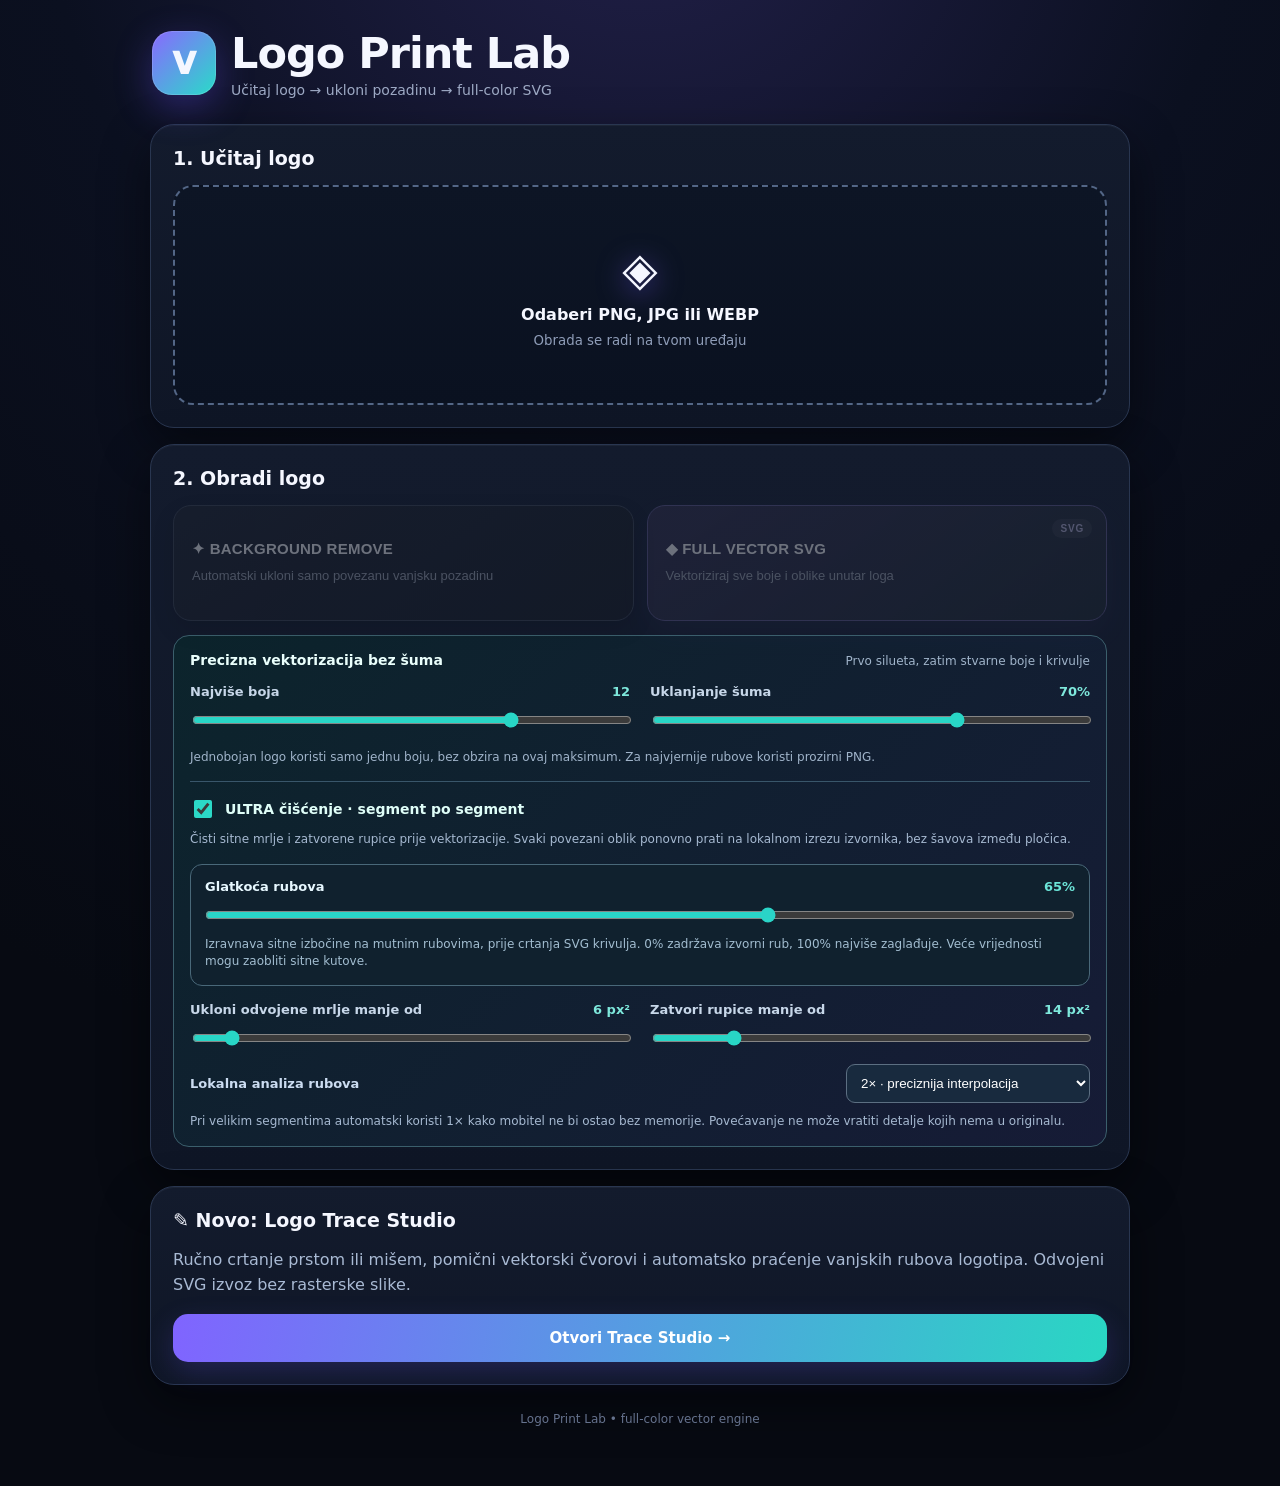
==== index.html @ 3d6656ce "feat(vector): add visual original/SVG fidelity comparison, heatmap and autotune controls" ====
<!doctype html><html lang="hr"><head><meta charset="utf-8"><meta name="viewport" content="width=device-width,initial-scale=1"><title>Logo Print Lab</title><link rel="stylesheet" href="style.css?v=vector13"></head><body><main class="app"><header><div class="cube">V</div><div><h1>Logo Print Lab</h1><p>Učitaj logo → ukloni pozadinu → full-color SVG</p></div></header><section class="card"><h2>1. Učitaj logo</h2><label class="drop" id="drop"><input id="imageInput" type="file" accept="image/png,image/jpeg,image/webp"><span>◈</span><strong>Odaberi PNG, JPG ili WEBP</strong><small>Obrada se radi na tvom uređaju</small></label><div id="previewWrap" class="preview hidden"><img id="preview" alt="Originalni logo"><button id="removeImage">Ukloni</button></div></section><section class="card"><h2>2. Obradi logo</h2><div class="twoActions"><button class="toolAction" id="removeBg" disabled><b>✦ BACKGROUND REMOVE</b><span>Automatski ukloni samo povezanu vanjsku pozadinu</span></button><button class="toolAction primaryTool" id="vectorize" disabled><b>◆ FULL VECTOR SVG</b><span>Vektoriziraj sve boje i oblike unutar loga</span></button></div><div class="vectorOptions">
  <div class="optHeader"><strong>Precizna vektorizacija bez šuma</strong><small>Prvo silueta, zatim stvarne boje i krivulje</small></div>
  <div class="optGrid">
    <label>Najviše boja <output id="vectorColorsLabel">12</output><input id="vectorColors" type="range" min="1" max="16" value="12"></label>
    <label>Uklanjanje šuma <output id="noiseReductionLabel">70%</output><input id="noiseReduction" type="range" min="0" max="100" value="70" step="5"></label>
  </div>
  <small>Jednobojan logo koristi samo jednu boju, bez obzira na ovaj maksimum. Za najvjernije rubove koristi prozirni PNG.</small>
  <div class="cleanupConfig">
    <label class="cleanupToggle"><input type="checkbox" id="ultraCleanup" checked> <strong>ULTRA čišćenje · segment po segment</strong></label>
    <small>Čisti sitne mrlje i zatvorene rupice prije vektorizacije. Svaki povezani oblik ponovno prati na lokalnom izrezu izvornika, bez šavova između pločica.</small>
    <div class="edgeSmoothControls">
      <label for="edgeSmoothness"><strong>Glatkoća rubova</strong> <output id="edgeSmoothnessLabel">65%</output></label>
      <input id="edgeSmoothness" type="range" min="0" max="100" value="65" step="5">
      <small>Izravnava sitne izbočine na mutnim rubovima, prije crtanja SVG krivulja. 0% zadržava izvorni rub, 100% najviše zaglađuje. Veće vrijednosti mogu zaobliti sitne kutove.</small>
    </div>
    <div class="optGrid">
      <label>Ukloni odvojene mrlje manje od <output id="minIslandLabel">6 px²</output><input id="minIsland" type="range" min="0" max="80" value="6" step="1"></label>
      <label>Zatvori rupice manje od <output id="minHoleLabel">14 px²</output><input id="minHole" type="range" min="0" max="80" value="14" step="1"></label>
    </div>
    <label class="segmentScaleLabel">Lokalna analiza rubova
      <select id="segmentScale">
        <option value="1">1× · izvorna rezolucija</option>
        <option value="2" selected>2× · preciznija interpolacija</option>
        <option value="3">3× · detaljno (za manje segmente)</option>
      </select>
    </label>
    <small>Pri velikim segmentima automatski koristi 1× kako mobitel ne bi ostao bez memorije. Povećavanje ne može vratiti detalje kojih nema u originalu.</small>
  </div>
</div><div id="status" class="status hidden"></div></section><section class="card hidden" id="bgResultCard"><h2>Transparentni logo</h2><div class="checker singleResult"><canvas id="bgCanvas"></canvas></div><div class="actions"><button class="primary" id="downloadPng">Preuzmi transparentni PNG</button></div></section><section class="card hidden" id="resultCard"><h2>Full Vector Print Ready</h2><div class="compare"><div><span>IZVOR</span><div class="checker"><canvas id="cleanPreview"></canvas></div></div><div><span>100% VEKTORSKI SVG</span><div id="svgResult" class="checker svgResult"></div></div></div><div class="stats" id="stats"></div><div class="zoomRow"><label>Inspekcija <strong id="zoomValue">100%</strong><input id="zoom" type="range" min="25" max="10000" value="100"></label></div><section class="qualityTools">
  <h3>Kontrola točnosti SVG-a</h3>
  <p>Usporedi očišćeni original s novim SVG-om. Sustav označava razlike boja i rubova i može sam isprobati sedam kombinacija postavki.</p>
  <div class="qualityInputs">
    <label for="diffThreshold">Osjetljivost razlike <output id="diffThresholdValue">12</output>
      <input id="diffThreshold" type="range" min="2" max="60" value="12" step="1">
    </label>
    <label for="edgeTolerance">Dopušteno odstupanje rubova
      <select id="edgeTolerance"><option value="0">0 px</option><option value="1" selected>1 px</option><option value="2">2 px</option><option value="3">3 px</option></select>
    </label>
  </div>
  <div class="qualityActions">
    <button id="compareSvg" type="button">🔍 Usporedi s originalom</button>
    <button id="autoTuneSvg" type="button">✦ Automatski pronađi najbolje postavke</button>
  </div>
  <p class="qualityProgress" id="qualityProgress" role="status" aria-live="polite"></p>
  <div id="autoTuneResults" class="autoTuneResults hidden"></div>
  <div id="diffPanel" class="hidden" aria-live="polite">
    <div id="diffStats" class="diffStats"></div>
    <div class="diffLegend">Crveno označava rub iz originala koji SVG promašuje. Plavo označava višak SVG ruba. Žuto-crveno na karti boja označava razlike boja ili prozirnosti.</div>
    <div class="diffGrid">
      <div><strong>Referentni logo</strong><div class="checker"><canvas id="originalDiffPreview"></canvas></div></div>
      <div><strong>Ponovno nacrtani SVG</strong><div class="checker"><canvas id="svgDiffPreview"></canvas></div></div>
      <div><strong>Razlike u boji</strong><div class="checker"><canvas id="colorDiffPreview"></canvas></div></div>
      <div><strong>Odstupanja rubova</strong><div class="checker"><canvas id="edgeDiffPreview"></canvas></div></div>
    </div>
  </div>
</section>
<div class="actions"><button class="primary" id="downloadSvg">Preuzmi SVG</button><button class="primary" id="shareFullSvg" style="background:linear-gradient(100deg,#28546e,#187f78)">Spremi / podijeli SVG (mobitel)</button></div></section><section class="card"><h2>✎ Novo: Logo Trace Studio</h2><p style="color:#a9bad4;line-height:1.6">Ručno crtanje prstom ili mišem, pomični vektorski čvorovi i automatsko praćenje vanjskih rubova logotipa. Odvojeni SVG izvoz bez rasterske slike.</p><a class="primary" style="display:block;text-align:center;text-decoration:none" href="trace.html">Otvori Trace Studio →</a></section><footer>Logo Print Lab • full-color vector engine</footer></main><script src="trace-core.js?v=vector13"></script><script src="trace-fit.js?v=vector13"></script><script src="vector-cleanup.js?v=vector13"></script><script src="fullvector.js?v=vector13"></script><script src="vector-diff.js?v=vector13"></script><script src="vector-autotune.js?v=vector13"></script><script src="vector.js?v=vector13"></script></body></html>
---- style.css ----
*{box-sizing:border-box}body{margin:0;min-height:100vh;background:radial-gradient(circle at 50% -10%,#22204a 0,#0b1020 34%,#070a12 72%);color:#f5f7ff;font-family:system-ui,-apple-system,Segoe UI,sans-serif}.app{width:min(980px,94%);margin:auto;padding:24px 0 60px}header{display:flex;align-items:center;gap:15px;margin:4px 2px 26px}.cube{width:64px;height:64px;flex:0 0 64px;border-radius:20px;background:linear-gradient(135deg,#8a68ff,#28dcc8);display:grid;place-items:center;font-weight:950;font-size:30px;box-shadow:0 12px 38px #6c51ff55,0 0 0 1px #ffffff22 inset}h1{margin:0;font-size:clamp(27px,6vw,43px);letter-spacing:-1px}header p{margin:4px 0 0;color:#9da9c4;font-size:14px}.card{background:linear-gradient(180deg,#131b2d,#0f1626);border:1px solid #293650;border-radius:24px;padding:22px;margin:16px 0;box-shadow:0 18px 50px #0007,0 1px 0 #ffffff0b inset}.card h2{margin:0 0 16px;font-size:19px}.drop{min-height:220px;border:2px dashed #536686;border-radius:20px;display:flex;flex-direction:column;justify-content:center;align-items:center;gap:9px;cursor:pointer;background:linear-gradient(180deg,#0d1525,#0a1120);transition:.2s}.drop:active,.drop:hover{border-color:#8b72ff;background:#10182b;transform:translateY(-1px)}.drop input{display:none}.drop span{font-size:46px;filter:drop-shadow(0 5px 14px #755cff88)}.drop strong{font-size:16px}.drop small{color:#8f9db8}.preview{text-align:center}.preview img{max-width:100%;max-height:430px;border-radius:17px;display:block;margin:0 auto 14px;box-shadow:0 10px 30px #0006}.preview button{border:1px solid #3a4966;background:#182238;color:#dce4f5;padding:11px 18px;border-radius:13px;font-weight:700}.twoActions{display:grid;grid-template-columns:1fr 1fr;gap:13px}.toolAction{position:relative;min-height:116px;text-align:left;padding:18px;border:1px solid #354563;border-radius:18px;background:linear-gradient(145deg,#182238,#11192b);color:#fff;cursor:pointer;box-shadow:0 9px 25px #0004;transition:transform .15s,border-color .15s,filter .15s}.toolAction b{display:block;font-size:15px;letter-spacing:.25px;margin-bottom:9px}.toolAction span{display:block;color:#9eacc5;font-size:13px;line-height:1.45}.toolAction:not(:disabled):active{transform:scale(.985)}.toolAction:not(:disabled):hover{border-color:#7567d8;filter:brightness(1.08)}.primaryTool{border-color:#6255bf;background:linear-gradient(145deg,#342b68,#152a3b);box-shadow:0 12px 32px #5f4cce25}.primaryTool:after{content:'SVG';position:absolute;right:14px;top:13px;padding:4px 8px;border-radius:999px;background:#ffffff12;color:#bdb4ff;font-size:10px;font-weight:900;letter-spacing:.8px}.toolAction:disabled{opacity:.38;cursor:not-allowed;filter:saturate(.5)}.status{margin-top:15px;padding:13px 15px;border:1px solid #273650;border-radius:13px;background:#0a1220;color:#b9c5d9;font-size:13px}.checker{height:390px;overflow:auto;border-radius:17px;border:1px solid #35415a;background-color:#fff;background-image:linear-gradient(45deg,#ddd 25%,transparent 25%),linear-gradient(-45deg,#ddd 25%,transparent 25%),linear-gradient(45deg,transparent 75%,#ddd 75%),linear-gradient(-45deg,transparent 75%,#ddd 75%);background-size:20px 20px;background-position:0 0,0 10px,10px -10px,-10px 0;box-shadow:0 8px 25px #0004 inset}.singleResult{display:grid;place-items:center}.singleResult canvas,.compare canvas{max-width:100%;max-height:100%;object-fit:contain}.compare{display:grid;grid-template-columns:1fr 1fr;gap:14px}.compare>div>span{display:block;color:#9eabc3;font-size:12px;font-weight:800;letter-spacing:.6px;margin:0 0 8px 2px}.svgResult svg{display:block;width:100%;height:auto;transform-origin:top left}.stats{margin:14px 0;color:#93a3bf;font-size:13px}.zoomRow{margin:16px 0}.zoomRow label{color:#aebbd0;font-size:13px}.zoomRow strong{float:right;color:#fff}.zoomRow input{display:block;width:100%;margin-top:10px;accent-color:#8068ff}.actions{display:grid;grid-template-columns:1fr;gap:10px;margin-top:14px}.primary{width:100%;border:0;padding:15px 18px;border-radius:15px;background:linear-gradient(100deg,#8064ff,#29d7c3);box-shadow:0 10px 28px #6452e43b;color:white;font-weight:900;font-size:15px;cursor:pointer}.primary:active{transform:scale(.99)}.hidden{display:none!important}footer{text-align:center;color:#65728d;font-size:12px;margin-top:27px}@media(max-width:650px){.app{width:94%;padding-top:16px}header{gap:12px;margin-bottom:20px}.cube{width:54px;height:54px;flex-basis:54px;border-radius:17px;font-size:25px}header p{font-size:12px}.card{padding:16px;border-radius:20px}.drop{min-height:185px}.twoActions{grid-template-columns:1fr}.toolAction{min-height:100px;padding:16px}.compare{grid-template-columns:1fr}.checker{height:310px}}
.vectorOptions{margin-top:14px;padding:16px;border:1px solid #3b5f6c;border-radius:16px;background:linear-gradient(135deg,#0c242c,#161b36)}
.optHeader{display:flex;align-items:baseline;justify-content:space-between;gap:10px;flex-wrap:wrap}
.optHeader strong{font-size:14px;color:#eafffc}.optHeader small,.vectorOptions>small{color:#a0b4ca;font-size:12px}
.optGrid{display:grid;grid-template-columns:1fr 1fr;gap:20px;margin:16px 0}
.optGrid label{color:#c7d7e9;font-weight:600;font-size:13px}
.optGrid output{color:#7ee8dc;float:right}.optGrid input{width:100%;display:block;accent-color:#28d6c6;margin-top:13px}
@media(max-width:650px){.optGrid{grid-template-columns:1fr;gap:14px}}

.cleanupConfig{margin-top:16px;padding-top:15px;border-top:1px solid #39566a}
.cleanupToggle{display:flex;gap:10px;align-items:center;color:#dffef8;font-weight:750;font-size:14px}
.cleanupToggle input{accent-color:#2bd9c7;width:18px;height:18px}
.cleanupConfig>small{display:block;color:#a6b9d1;margin-top:9px;font-size:12px;line-height:1.5}
.segmentScaleLabel{display:flex;flex-wrap:wrap;gap:10px;justify-content:space-between;align-items:center;font-size:13px;color:#cbdcf1;font-weight:650}
.segmentScaleLabel select{min-width:205px;max-width:100%;color:white;background:#182a3e;border:1px solid #5c6f82;border-radius:9px;padding:10px}
.cleanupConfig input:disabled,.cleanupConfig select:disabled{opacity:.35}

.edgeSmoothControls{display:flex;flex-direction:column;gap:8px;margin-top:16px;padding:14px;border:1px solid #496879;background:#10212e;border-radius:12px}
.edgeSmoothControls label{display:flex;justify-content:space-between;gap:12px;color:#e7f8ff;font-size:13px}
.edgeSmoothControls output{font-weight:800;color:#6be4d7}
.edgeSmoothControls input[type="range"]{width:100%;accent-color:#2ad4c7;margin:5px 0}
.edgeSmoothControls small{font-size:12px;line-height:1.45;color:#a2bdd0}
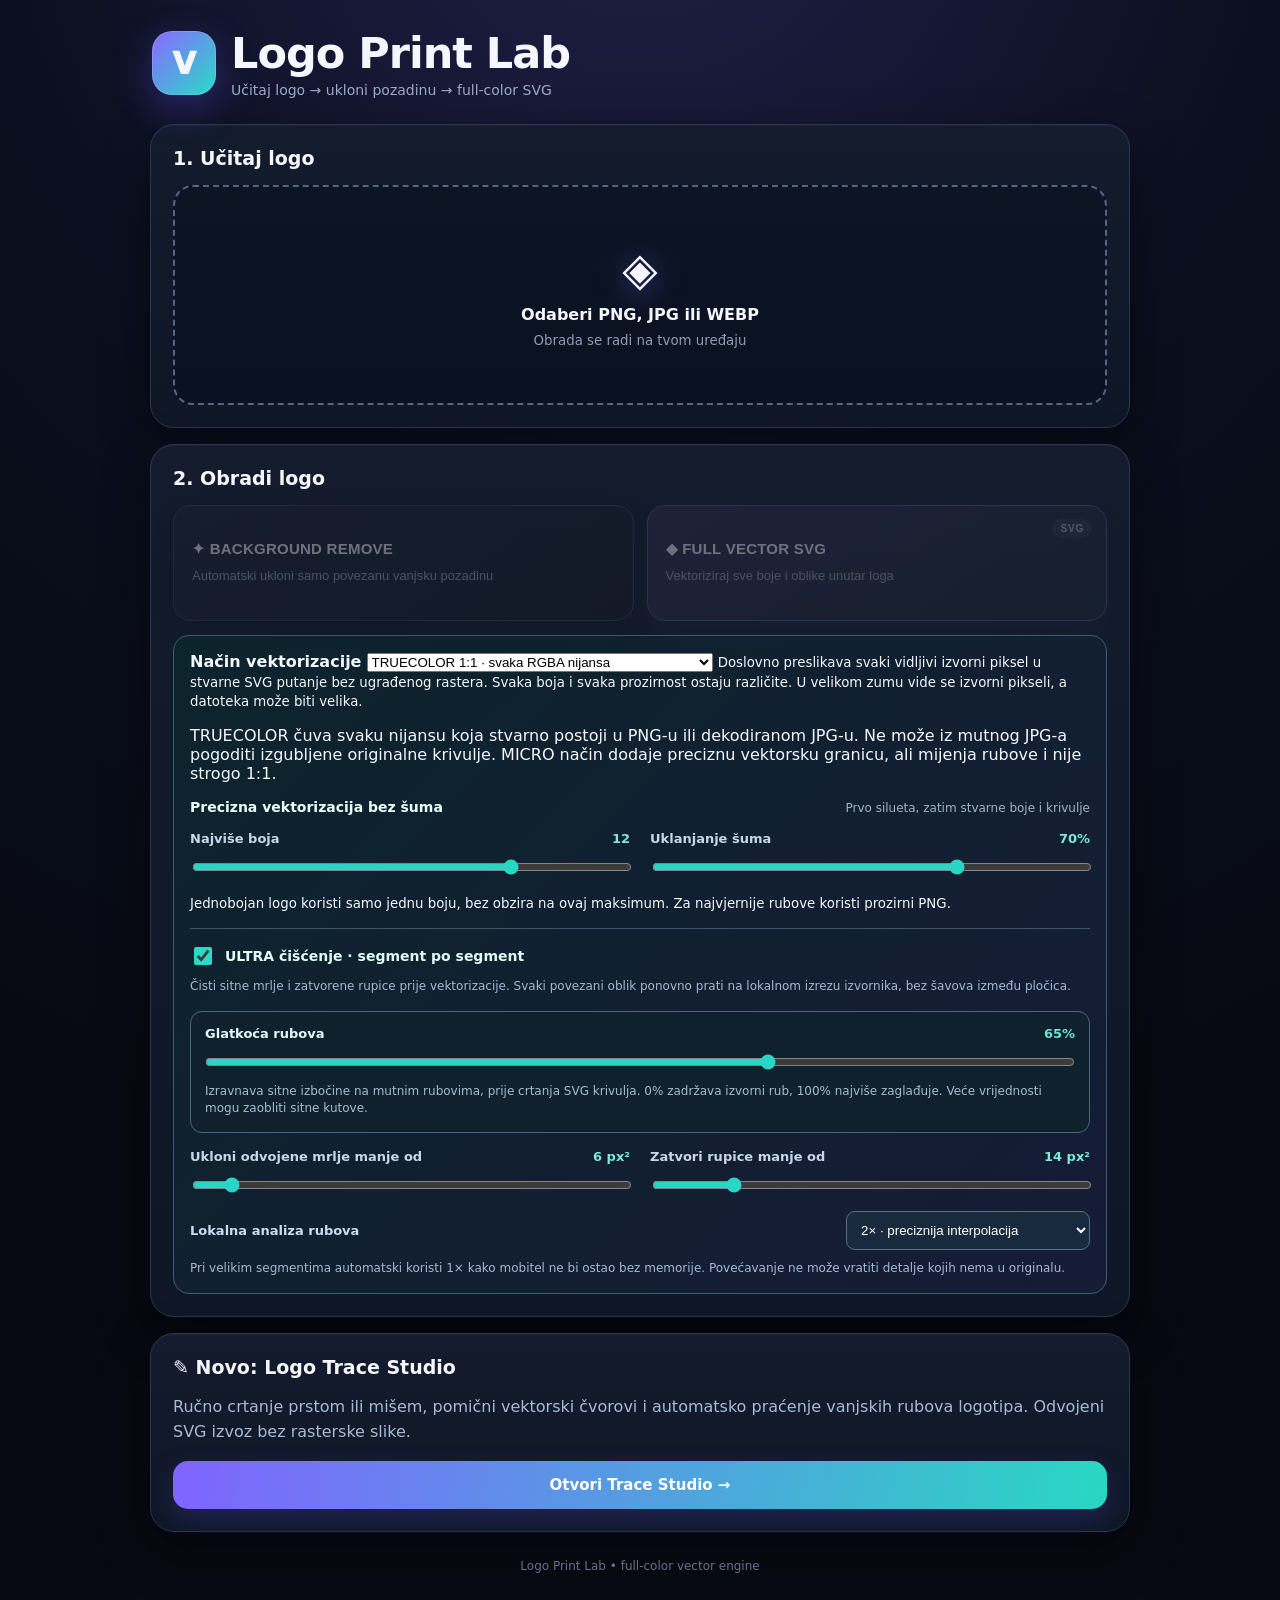
==== commit a46187d0: "feat(vector): let users choose every-RGBA 1:1 SVG, TrueColor micro outlines, or classic vector curve" ====
--- a/index.html
+++ b/index.html
@@ -1,4 +1,15 @@
-<!doctype html><html lang="hr"><head><meta charset="utf-8"><meta name="viewport" content="width=device-width,initial-scale=1"><title>Logo Print Lab</title><link rel="stylesheet" href="style.css?v=vector13"></head><body><main class="app"><header><div class="cube">V</div><div><h1>Logo Print Lab</h1><p>Učitaj logo → ukloni pozadinu → full-color SVG</p></div></header><section class="card"><h2>1. Učitaj logo</h2><label class="drop" id="drop"><input id="imageInput" type="file" accept="image/png,image/jpeg,image/webp"><span>◈</span><strong>Odaberi PNG, JPG ili WEBP</strong><small>Obrada se radi na tvom uređaju</small></label><div id="previewWrap" class="preview hidden"><img id="preview" alt="Originalni logo"><button id="removeImage">Ukloni</button></div></section><section class="card"><h2>2. Obradi logo</h2><div class="twoActions"><button class="toolAction" id="removeBg" disabled><b>✦ BACKGROUND REMOVE</b><span>Automatski ukloni samo povezanu vanjsku pozadinu</span></button><button class="toolAction primaryTool" id="vectorize" disabled><b>◆ FULL VECTOR SVG</b><span>Vektoriziraj sve boje i oblike unutar loga</span></button></div><div class="vectorOptions">
+<!doctype html><html lang="hr"><head><meta charset="utf-8"><meta name="viewport" content="width=device-width,initial-scale=1"><title>Logo Print Lab</title><link rel="stylesheet" href="style.css?v=vector15"></head><body><main class="app"><header><div class="cube">V</div><div><h1>Logo Print Lab</h1><p>Učitaj logo → ukloni pozadinu → full-color SVG</p></div></header><section class="card"><h2>1. Učitaj logo</h2><label class="drop" id="drop"><input id="imageInput" type="file" accept="image/png,image/jpeg,image/webp"><span>◈</span><strong>Odaberi PNG, JPG ili WEBP</strong><small>Obrada se radi na tvom uređaju</small></label><div id="previewWrap" class="preview hidden"><img id="preview" alt="Originalni logo"><button id="removeImage">Ukloni</button></div></section><section class="card"><h2>2. Obradi logo</h2><div class="twoActions"><button class="toolAction" id="removeBg" disabled><b>✦ BACKGROUND REMOVE</b><span>Automatski ukloni samo povezanu vanjsku pozadinu</span></button><button class="toolAction primaryTool" id="vectorize" disabled><b>◆ FULL VECTOR SVG</b><span>Vektoriziraj sve boje i oblike unutar loga</span></button></div><div class="vectorOptions">
+  <div class="precisionModes">
+    <label for="vectorMode"><strong>Način vektorizacije</strong></label>
+    <select id="vectorMode">
+      <option value="exact" selected>TRUECOLOR 1:1 · svaka RGBA nijansa</option>
+      <option value="micro">TRUECOLOR MICRO · sve nijanse + precizne konture</option>
+      <option value="curves">Klasične Bézierove krivulje · sažeta paleta</option>
+    </select>
+    <small id="vectorModeHint">Doslovno preslikava svaki vidljivi izvorni piksel u stvarne SVG putanje bez ugrađenog rastera. Svaka boja i svaka prozirnost ostaju različite. U velikom zumu vide se izvorni pikseli, a datoteka može biti velika.</small>
+    <p class="precisionNotice">TRUECOLOR čuva svaku nijansu koja stvarno postoji u PNG-u ili dekodiranom JPG-u. Ne može iz mutnog JPG-a pogoditi izgubljene originalne krivulje. MICRO način dodaje preciznu vektorsku granicu, ali mijenja rubove i nije strogo 1:1.</p>
+  </div>
+  <div id="classicControls">
   <div class="optHeader"><strong>Precizna vektorizacija bez šuma</strong><small>Prvo silueta, zatim stvarne boje i krivulje</small></div>
   <div class="optGrid">
     <label>Najviše boja <output id="vectorColorsLabel">12</output><input id="vectorColors" type="range" min="1" max="16" value="12"></label>
@@ -26,9 +37,10 @@
     </label>
     <small>Pri velikim segmentima automatski koristi 1× kako mobitel ne bi ostao bez memorije. Povećavanje ne može vratiti detalje kojih nema u originalu.</small>
   </div>
-</div><div id="status" class="status hidden"></div></section><section class="card hidden" id="bgResultCard"><h2>Transparentni logo</h2><div class="checker singleResult"><canvas id="bgCanvas"></canvas></div><div class="actions"><button class="primary" id="downloadPng">Preuzmi transparentni PNG</button></div></section><section class="card hidden" id="resultCard"><h2>Full Vector Print Ready</h2><div class="compare"><div><span>IZVOR</span><div class="checker"><canvas id="cleanPreview"></canvas></div></div><div><span>100% VEKTORSKI SVG</span><div id="svgResult" class="checker svgResult"></div></div></div><div class="stats" id="stats"></div><div class="zoomRow"><label>Inspekcija <strong id="zoomValue">100%</strong><input id="zoom" type="range" min="25" max="10000" value="100"></label></div><section class="qualityTools">
+  </div>
+</div><div id="status" class="status hidden"></div></section><section class="card hidden" id="bgResultCard"><h2>Transparentni logo</h2><div class="checker singleResult"><canvas id="bgCanvas"></canvas></div><div class="actions"><button class="primary" id="downloadPng">Preuzmi transparentni PNG</button></div></section><section class="card hidden" id="resultCard"><h2>SVG rezultat · kontrola mikrodetalja</h2><div class="compare"><div><span>IZVOR</span><div class="checker"><canvas id="cleanPreview"></canvas></div></div><div><span>SVG bez ugrađenog rastera</span><div id="svgResult" class="checker svgResult"></div></div></div><div class="stats" id="stats"></div><div class="zoomRow"><label>Inspekcija <strong id="zoomValue">100%</strong><input id="zoom" type="range" min="25" max="10000" value="100"></label></div><section class="qualityTools">
   <h3>Kontrola točnosti SVG-a</h3>
-  <p>Usporedi očišćeni original s novim SVG-om. Sustav označava razlike boja i rubova i može sam isprobati sedam kombinacija postavki.</p>
+  <p>Usporedi očišćeni original s novim SVG-om. Sustav označava razlike boja i rubova i može sam isprobati više kombinacija postavki.</p>
   <div class="qualityInputs">
     <label for="diffThreshold">Osjetljivost razlike <output id="diffThresholdValue">12</output>
       <input id="diffThreshold" type="range" min="2" max="60" value="12" step="1">
@@ -45,6 +57,12 @@
   <div id="autoTuneResults" class="autoTuneResults hidden"></div>
   <div id="diffPanel" class="hidden" aria-live="polite">
     <div id="diffStats" class="diffStats"></div>
+    <div class="diffZoomRow">
+      <label>Uvećaj pregled odstupanja <output id="diffZoomLabel">100%</output>
+        <input type="range" id="diffZoom" min="100" max="800" step="50" value="100">
+      </label>
+      <button type="button" id="downloadDiffPng">Preuzmi kartu rubova (PNG)</button>
+    </div>
     <div class="diffLegend">Crveno označava rub iz originala koji SVG promašuje. Plavo označava višak SVG ruba. Žuto-crveno na karti boja označava razlike boja ili prozirnosti.</div>
     <div class="diffGrid">
       <div><strong>Referentni logo</strong><div class="checker"><canvas id="originalDiffPreview"></canvas></div></div>
@@ -54,4 +72,4 @@
     </div>
   </div>
 </section>
-<div class="actions"><button class="primary" id="downloadSvg">Preuzmi SVG</button><button class="primary" id="shareFullSvg" style="background:linear-gradient(100deg,#28546e,#187f78)">Spremi / podijeli SVG (mobitel)</button></div></section><section class="card"><h2>✎ Novo: Logo Trace Studio</h2><p style="color:#a9bad4;line-height:1.6">Ručno crtanje prstom ili mišem, pomični vektorski čvorovi i automatsko praćenje vanjskih rubova logotipa. Odvojeni SVG izvoz bez rasterske slike.</p><a class="primary" style="display:block;text-align:center;text-decoration:none" href="trace.html">Otvori Trace Studio →</a></section><footer>Logo Print Lab • full-color vector engine</footer></main><script src="trace-core.js?v=vector13"></script><script src="trace-fit.js?v=vector13"></script><script src="vector-cleanup.js?v=vector13"></script><script src="fullvector.js?v=vector13"></script><script src="vector-diff.js?v=vector13"></script><script src="vector-autotune.js?v=vector13"></script><script src="vector.js?v=vector13"></script></body></html>+<div class="actions"><button class="primary" id="downloadSvg">Preuzmi SVG</button><button class="primary" id="shareFullSvg" style="background:linear-gradient(100deg,#28546e,#187f78)">Spremi / podijeli SVG (mobitel)</button></div></section><section class="card"><h2>✎ Novo: Logo Trace Studio</h2><p style="color:#a9bad4;line-height:1.6">Ručno crtanje prstom ili mišem, pomični vektorski čvorovi i automatsko praćenje vanjskih rubova logotipa. Odvojeni SVG izvoz bez rasterske slike.</p><a class="primary" style="display:block;text-align:center;text-decoration:none" href="trace.html">Otvori Trace Studio →</a></section><footer>Logo Print Lab • full-color vector engine</footer></main><script src="trace-core.js?v=vector15"></script><script src="trace-fit.js?v=vector15"></script><script src="vector-cleanup.js?v=vector15"></script><script src="fullvector.js?v=vector15"></script><script src="truecolor-vector.js?v=vector15"></script><script src="vector-diff.js?v=vector15"></script><script src="vector-autotune.js?v=vector15"></script><script src="vector.js?v=vector15"></script></body></html>
--- a/style.css
+++ b/style.css
@@ -20,3 +20,41 @@
 .edgeSmoothControls output{font-weight:800;color:#6be4d7}
 .edgeSmoothControls input[type="range"]{width:100%;accent-color:#2ad4c7;margin:5px 0}
 .edgeSmoothControls small{font-size:12px;line-height:1.45;color:#a2bdd0}
+
+/* Full Vector quality analysis */
+.qualityTools{margin:19px 0;padding:18px;border-radius:16px;background:linear-gradient(145deg,#0d2532,#171e35);border:1px solid #41566b}
+.qualityTools h3{font-size:18px;margin:0 0 6px;color:#f0fffb}
+.qualityTools p{margin:5px 0 14px;color:#c1cfe2;font-size:13px;line-height:1.6}
+.qualityInputs{display:grid;grid-template-columns:minmax(0,1fr) minmax(0,1fr);gap:16px;margin:14px 0}
+.qualityInputs label{font-size:13px;color:#d6e4f0;font-weight:650}
+.qualityInputs output{color:#6ae5d9;float:right}
+.qualityInputs input{display:block;width:100%;accent-color:#34d8c8;margin-top:12px}
+.qualityInputs select{display:block;max-width:100%;width:100%;margin-top:9px;border:1px solid #58768a;border-radius:9px;background:#14263a;color:#fff;padding:10px}
+.qualityActions{display:flex;flex-wrap:wrap;gap:10px}
+.qualityActions button{border:1px solid #58898f;color:#f0fffb;background:#18515c;border-radius:10px;min-height:44px;padding:10px 15px;font-weight:800;cursor:pointer}
+.qualityActions button:last-child{background:#21587e;border-color:#5a95c6}
+.qualityActions button:disabled{opacity:.45;cursor:default}
+.qualityProgress{min-height:24px;color:#83e6dc!important;font-weight:650}
+.qualityTools #diffPanel{margin:17px 0 8px}
+.diffStats{font-weight:650;color:#edfaff;font-size:13px;line-height:1.8;padding:11px 0}
+.diffLegend{font-size:12px;color:#bfd1e3;line-height:1.6;margin:0 0 11px}
+.diffGrid{display:grid;grid-template-columns:repeat(2,minmax(0,1fr));gap:13px}
+.diffGrid>div{min-width:0}
+.diffGrid strong{display:block;color:#d3e4ee;font-size:12px;margin-bottom:7px}
+.diffGrid .checker{border:1px solid #446079;border-radius:11px;overflow:hidden;min-height:130px;display:flex;align-items:center;justify-content:center}
+.diffGrid canvas{max-width:100%;width:auto;height:auto;max-height:360px;image-rendering:auto}
+.autoTuneResults{border-top:1px solid #3f6875;margin:14px 0 6px;padding-top:10px;overflow-x:auto}
+.autoTuneResults p{color:#e1f8f5;font-size:13px}
+.autoTuneResults table{border-collapse:collapse;width:100%;font-size:12px;white-space:nowrap}
+.autoTuneResults td,.autoTuneResults th{padding:10px 9px;text-align:left;border-bottom:1px solid #405569}
+.autoTuneResults th{color:#a8d0dd;font-weight:750}
+.autoTuneResults .qualityBest td{color:#a2f1e5;font-weight:850;background:#183a41}
+@media(max-width:650px){.qualityInputs,.diffGrid{grid-template-columns:1fr}.qualityTools{padding:13px}.qualityActions button{width:100%}}
+
+.diffZoomRow{display:flex;flex-wrap:wrap;align-items:center;gap:15px;margin:6px 0 17px}
+.diffZoomRow label{flex:1;min-width:160px;font-size:12px;color:#d6e5ef}
+.diffZoomRow output{font-weight:750;color:#6bdfd2;margin-left:7px}
+.diffZoomRow input{display:block;width:100%;accent-color:#25d3c4;margin-top:7px}
+.diffZoomRow button{color:#eafffa;background:#214f64;border:1px solid #4c8da1;border-radius:9px;padding:10px 14px;min-height:42px;cursor:pointer}
+.diffGrid .checker{overflow:auto;max-height:370px;justify-content:flex-start;align-items:flex-start}
+.diffGrid .checker canvas{flex-shrink:0}
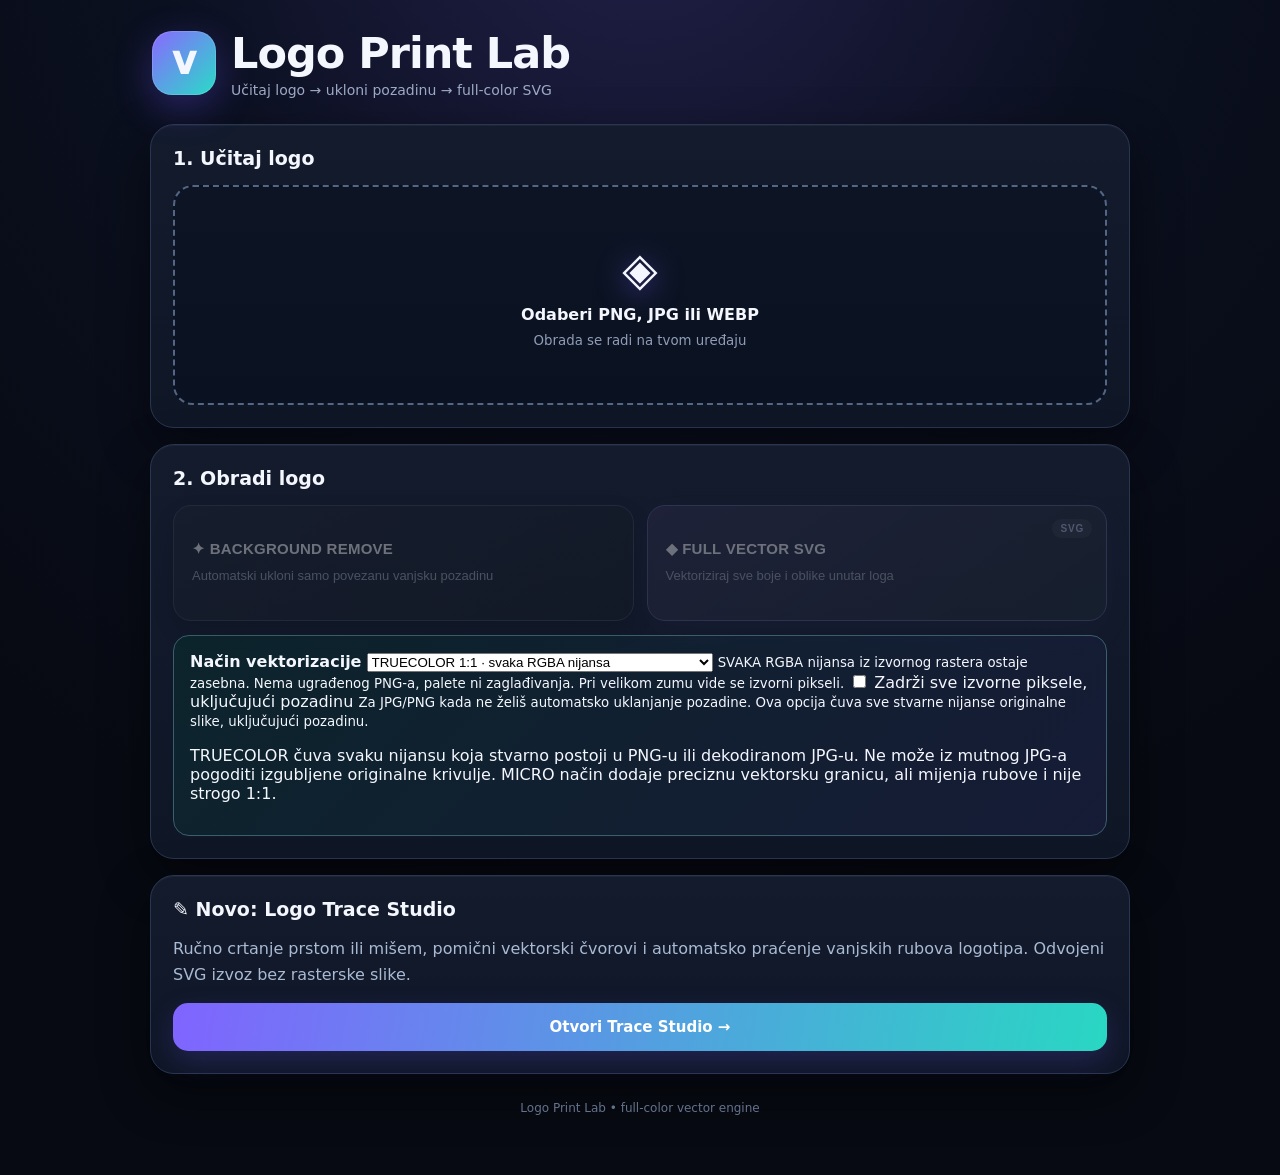
==== commit 556ae42e: "feat(truecolor): allow preserving all source JPG/PNG pixels including background, without color dele" ====
--- a/index.html
+++ b/index.html
@@ -7,6 +7,8 @@
       <option value="curves">Klasične Bézierove krivulje · sažeta paleta</option>
     </select>
     <small id="vectorModeHint">Doslovno preslikava svaki vidljivi izvorni piksel u stvarne SVG putanje bez ugrađenog rastera. Svaka boja i svaka prozirnost ostaju različite. U velikom zumu vide se izvorni pikseli, a datoteka može biti velika.</small>
+    <label class="retainBackground"><input type="checkbox" id="keepSourceBackground"> Zadrži sve izvorne piksele, uključujući pozadinu</label>
+    <small class="preserveHint">Za JPG/PNG kada ne želiš automatsko uklanjanje pozadine. Ova opcija čuva sve stvarne nijanse originalne slike, uključujući pozadinu.</small>
     <p class="precisionNotice">TRUECOLOR čuva svaku nijansu koja stvarno postoji u PNG-u ili dekodiranom JPG-u. Ne može iz mutnog JPG-a pogoditi izgubljene originalne krivulje. MICRO način dodaje preciznu vektorsku granicu, ali mijenja rubove i nije strogo 1:1.</p>
   </div>
   <div id="classicControls">
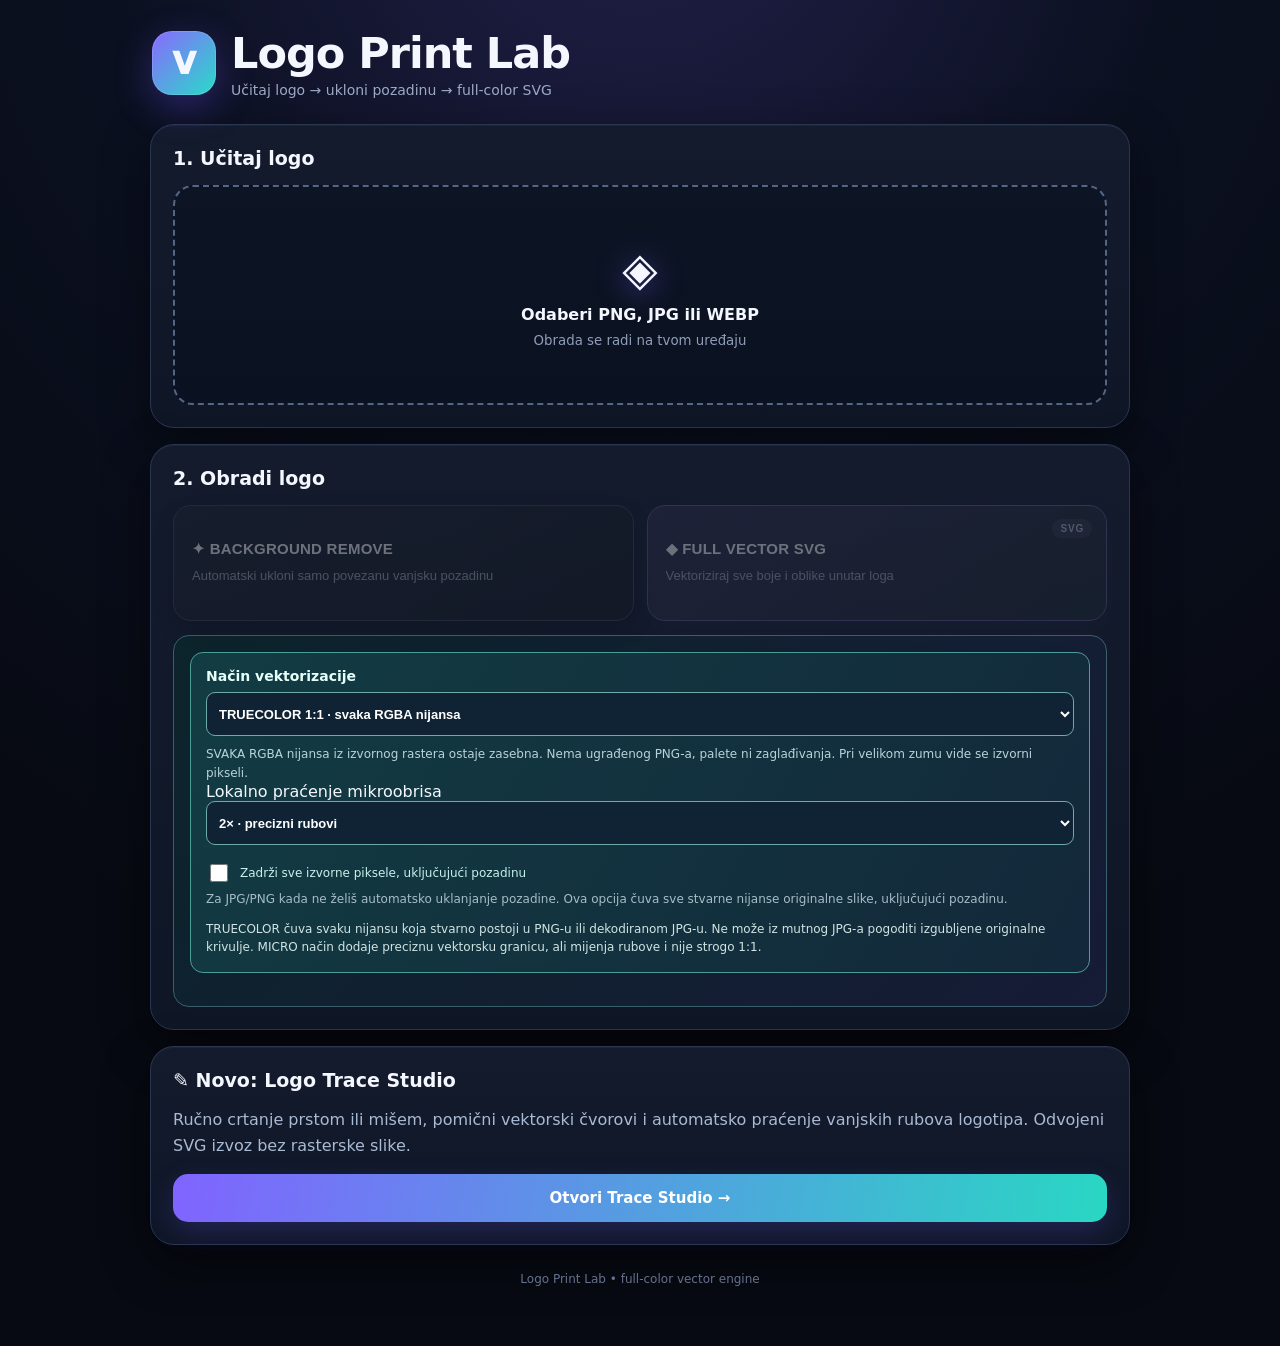
==== commit 4adf2fde: "feat(truecolor): expose 1x/2x/3x micro edge tracing resolution independently of classic settings" ====
--- a/index.html
+++ b/index.html
@@ -7,6 +7,13 @@
       <option value="curves">Klasične Bézierove krivulje · sažeta paleta</option>
     </select>
     <small id="vectorModeHint">Doslovno preslikava svaki vidljivi izvorni piksel u stvarne SVG putanje bez ugrađenog rastera. Svaka boja i svaka prozirnost ostaju različite. U velikom zumu vide se izvorni pikseli, a datoteka može biti velika.</small>
+    <label class="microScaleControl" for="microScale">Lokalno praćenje mikroobrisa
+      <select id="microScale">
+        <option value="1">1× · bez interpolacije</option>
+        <option value="2" selected>2× · precizni rubovi</option>
+        <option value="3">3× · dubinska analiza mikrodetalja</option>
+      </select>
+    </label>
     <label class="retainBackground"><input type="checkbox" id="keepSourceBackground"> Zadrži sve izvorne piksele, uključujući pozadinu</label>
     <small class="preserveHint">Za JPG/PNG kada ne želiš automatsko uklanjanje pozadine. Ova opcija čuva sve stvarne nijanse originalne slike, uključujući pozadinu.</small>
     <p class="precisionNotice">TRUECOLOR čuva svaku nijansu koja stvarno postoji u PNG-u ili dekodiranom JPG-u. Ne može iz mutnog JPG-a pogoditi izgubljene originalne krivulje. MICRO način dodaje preciznu vektorsku granicu, ali mijenja rubove i nije strogo 1:1.</p>
--- a/style.css
+++ b/style.css
@@ -58,3 +58,14 @@
 .diffZoomRow button{color:#eafffa;background:#214f64;border:1px solid #4c8da1;border-radius:9px;padding:10px 14px;min-height:42px;cursor:pointer}
 .diffGrid .checker{overflow:auto;max-height:370px;justify-content:flex-start;align-items:flex-start}
 .diffGrid .checker canvas{flex-shrink:0}
+
+/* TrueColor modes: all source colors, precise native-pixel SVG */
+.precisionModes{background:linear-gradient(120deg,#123c43,#13283a);border:1px solid #4a9e98;border-radius:13px;padding:15px;margin-bottom:17px}
+.precisionModes>label:first-child{display:block;color:#e7fffa;font-size:14px;margin-bottom:8px}
+.precisionModes select{display:block;width:100%;max-width:100%;min-height:44px;padding:10px 8px;background:#0f2335;color:#fff;border:1px solid #6eaaa9;border-radius:9px;font-size:13px;font-weight:750}
+.precisionModes small{display:block;color:#b8d4da;font-size:12px;line-height:1.55;margin-top:9px}
+.precisionNotice{margin:11px 0 0;color:#d1e4e3;font-size:12px;line-height:1.55}
+.retainBackground{display:flex;align-items:center;gap:9px;font-size:12px;margin-top:16px;color:#c6f2ed}
+.retainBackground input{width:18px;height:18px;accent-color:#36cbb6}
+.retainBackground input:disabled{opacity:.45}
+.preserveHint{margin-top:5px!important;color:#a6bdc8!important}
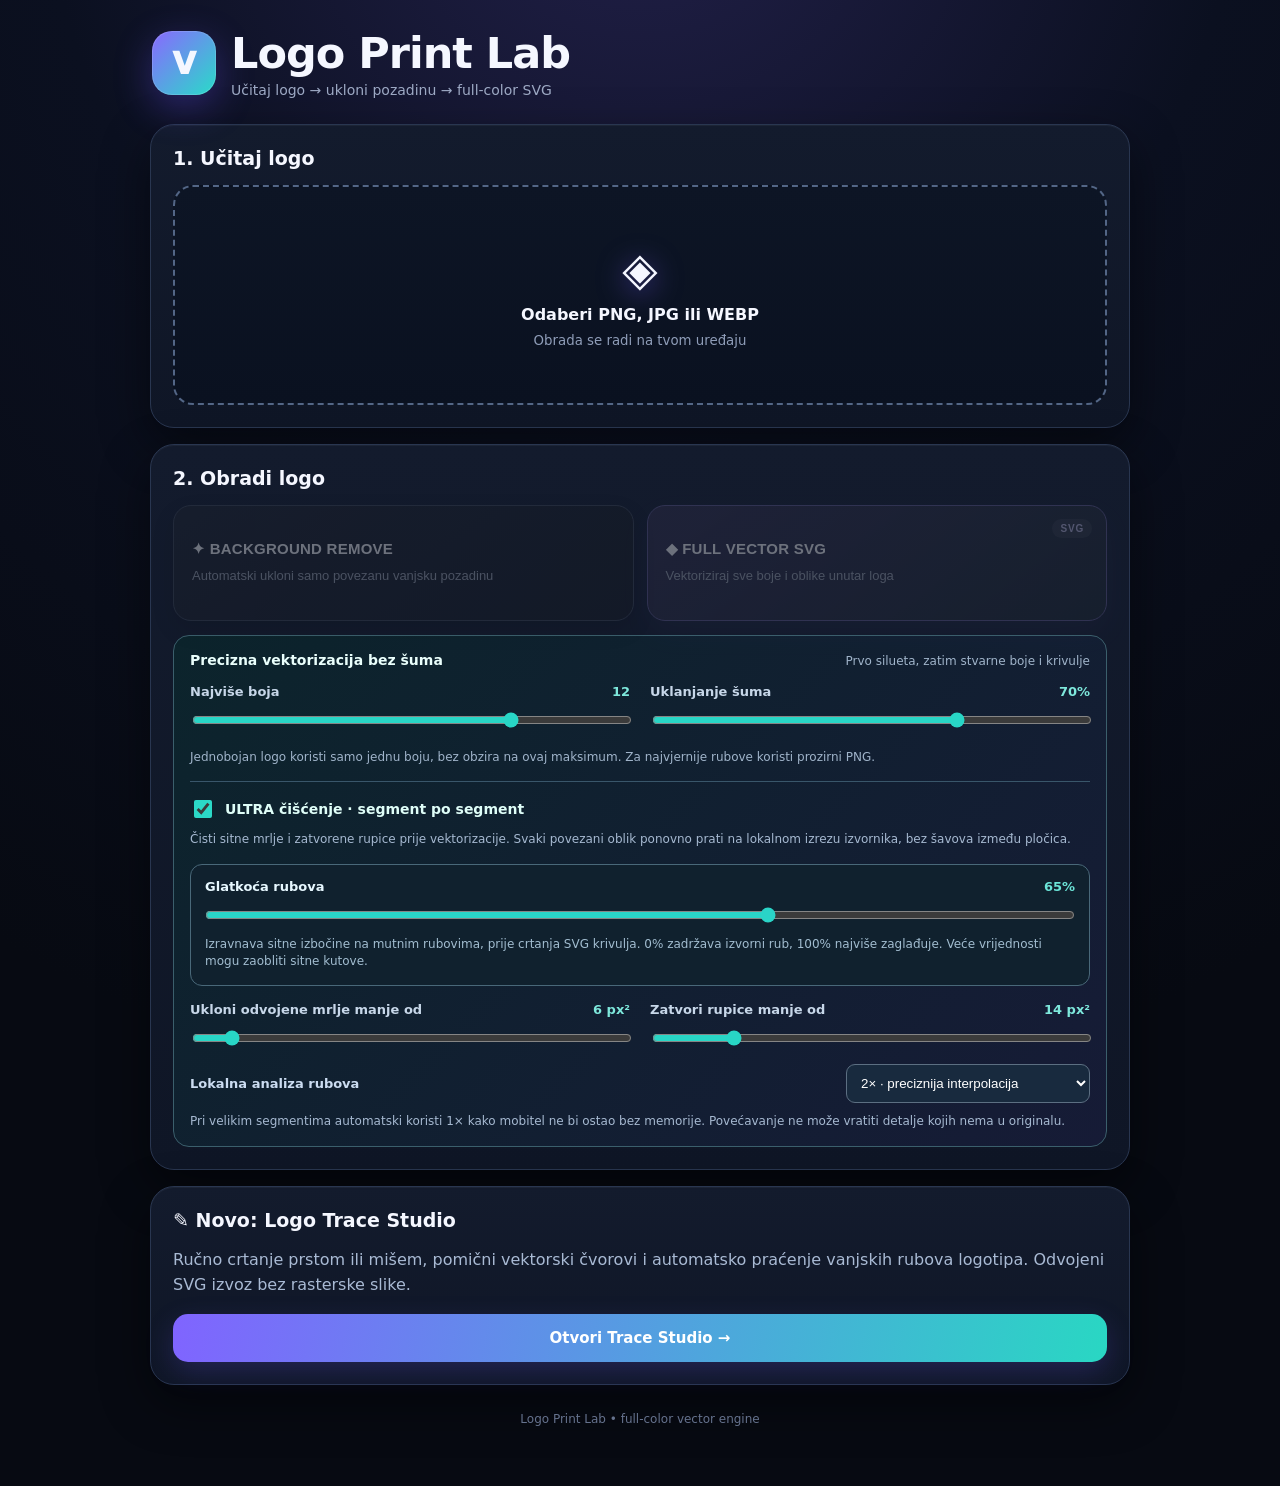
==== commit 7e2dda37: "fix: restore proven Full Vector preview and quality UI (index.html)" ====
--- a/index.html
+++ b/index.html
@@ -1,24 +1,4 @@
-<!doctype html><html lang="hr"><head><meta charset="utf-8"><meta name="viewport" content="width=device-width,initial-scale=1"><title>Logo Print Lab</title><link rel="stylesheet" href="style.css?v=vector15"></head><body><main class="app"><header><div class="cube">V</div><div><h1>Logo Print Lab</h1><p>Učitaj logo → ukloni pozadinu → full-color SVG</p></div></header><section class="card"><h2>1. Učitaj logo</h2><label class="drop" id="drop"><input id="imageInput" type="file" accept="image/png,image/jpeg,image/webp"><span>◈</span><strong>Odaberi PNG, JPG ili WEBP</strong><small>Obrada se radi na tvom uređaju</small></label><div id="previewWrap" class="preview hidden"><img id="preview" alt="Originalni logo"><button id="removeImage">Ukloni</button></div></section><section class="card"><h2>2. Obradi logo</h2><div class="twoActions"><button class="toolAction" id="removeBg" disabled><b>✦ BACKGROUND REMOVE</b><span>Automatski ukloni samo povezanu vanjsku pozadinu</span></button><button class="toolAction primaryTool" id="vectorize" disabled><b>◆ FULL VECTOR SVG</b><span>Vektoriziraj sve boje i oblike unutar loga</span></button></div><div class="vectorOptions">
-  <div class="precisionModes">
-    <label for="vectorMode"><strong>Način vektorizacije</strong></label>
-    <select id="vectorMode">
-      <option value="exact" selected>TRUECOLOR 1:1 · svaka RGBA nijansa</option>
-      <option value="micro">TRUECOLOR MICRO · sve nijanse + precizne konture</option>
-      <option value="curves">Klasične Bézierove krivulje · sažeta paleta</option>
-    </select>
-    <small id="vectorModeHint">Doslovno preslikava svaki vidljivi izvorni piksel u stvarne SVG putanje bez ugrađenog rastera. Svaka boja i svaka prozirnost ostaju različite. U velikom zumu vide se izvorni pikseli, a datoteka može biti velika.</small>
-    <label class="microScaleControl" for="microScale">Lokalno praćenje mikroobrisa
-      <select id="microScale">
-        <option value="1">1× · bez interpolacije</option>
-        <option value="2" selected>2× · precizni rubovi</option>
-        <option value="3">3× · dubinska analiza mikrodetalja</option>
-      </select>
-    </label>
-    <label class="retainBackground"><input type="checkbox" id="keepSourceBackground"> Zadrži sve izvorne piksele, uključujući pozadinu</label>
-    <small class="preserveHint">Za JPG/PNG kada ne želiš automatsko uklanjanje pozadine. Ova opcija čuva sve stvarne nijanse originalne slike, uključujući pozadinu.</small>
-    <p class="precisionNotice">TRUECOLOR čuva svaku nijansu koja stvarno postoji u PNG-u ili dekodiranom JPG-u. Ne može iz mutnog JPG-a pogoditi izgubljene originalne krivulje. MICRO način dodaje preciznu vektorsku granicu, ali mijenja rubove i nije strogo 1:1.</p>
-  </div>
-  <div id="classicControls">
+<!doctype html><html lang="hr"><head><meta charset="utf-8"><meta name="viewport" content="width=device-width,initial-scale=1"><title>Logo Print Lab</title><link rel="stylesheet" href="style.css?v=vector14"></head><body><main class="app"><header><div class="cube">V</div><div><h1>Logo Print Lab</h1><p>Učitaj logo → ukloni pozadinu → full-color SVG</p></div></header><section class="card"><h2>1. Učitaj logo</h2><label class="drop" id="drop"><input id="imageInput" type="file" accept="image/png,image/jpeg,image/webp"><span>◈</span><strong>Odaberi PNG, JPG ili WEBP</strong><small>Obrada se radi na tvom uređaju</small></label><div id="previewWrap" class="preview hidden"><img id="preview" alt="Originalni logo"><button id="removeImage">Ukloni</button></div></section><section class="card"><h2>2. Obradi logo</h2><div class="twoActions"><button class="toolAction" id="removeBg" disabled><b>✦ BACKGROUND REMOVE</b><span>Automatski ukloni samo povezanu vanjsku pozadinu</span></button><button class="toolAction primaryTool" id="vectorize" disabled><b>◆ FULL VECTOR SVG</b><span>Vektoriziraj sve boje i oblike unutar loga</span></button></div><div class="vectorOptions">
   <div class="optHeader"><strong>Precizna vektorizacija bez šuma</strong><small>Prvo silueta, zatim stvarne boje i krivulje</small></div>
   <div class="optGrid">
     <label>Najviše boja <output id="vectorColorsLabel">12</output><input id="vectorColors" type="range" min="1" max="16" value="12"></label>
@@ -46,10 +26,9 @@
     </label>
     <small>Pri velikim segmentima automatski koristi 1× kako mobitel ne bi ostao bez memorije. Povećavanje ne može vratiti detalje kojih nema u originalu.</small>
   </div>
-  </div>
-</div><div id="status" class="status hidden"></div></section><section class="card hidden" id="bgResultCard"><h2>Transparentni logo</h2><div class="checker singleResult"><canvas id="bgCanvas"></canvas></div><div class="actions"><button class="primary" id="downloadPng">Preuzmi transparentni PNG</button></div></section><section class="card hidden" id="resultCard"><h2>SVG rezultat · kontrola mikrodetalja</h2><div class="compare"><div><span>IZVOR</span><div class="checker"><canvas id="cleanPreview"></canvas></div></div><div><span>SVG bez ugrađenog rastera</span><div id="svgResult" class="checker svgResult"></div></div></div><div class="stats" id="stats"></div><div class="zoomRow"><label>Inspekcija <strong id="zoomValue">100%</strong><input id="zoom" type="range" min="25" max="10000" value="100"></label></div><section class="qualityTools">
+</div><div id="status" class="status hidden"></div></section><section class="card hidden" id="bgResultCard"><h2>Transparentni logo</h2><div class="checker singleResult"><canvas id="bgCanvas"></canvas></div><div class="actions"><button class="primary" id="downloadPng">Preuzmi transparentni PNG</button></div></section><section class="card hidden" id="resultCard"><h2>Full Vector Print Ready</h2><div class="compare"><div><span>IZVOR</span><div class="checker"><canvas id="cleanPreview"></canvas></div></div><div><span>100% VEKTORSKI SVG</span><div id="svgResult" class="checker svgResult"></div></div></div><div class="stats" id="stats"></div><div class="zoomRow"><label>Inspekcija <strong id="zoomValue">100%</strong><input id="zoom" type="range" min="25" max="10000" value="100"></label></div><section class="qualityTools">
   <h3>Kontrola točnosti SVG-a</h3>
-  <p>Usporedi očišćeni original s novim SVG-om. Sustav označava razlike boja i rubova i može sam isprobati više kombinacija postavki.</p>
+  <p>Usporedi očišćeni original s novim SVG-om. Sustav označava razlike boja i rubova i može sam isprobati sedam kombinacija postavki.</p>
   <div class="qualityInputs">
     <label for="diffThreshold">Osjetljivost razlike <output id="diffThresholdValue">12</output>
       <input id="diffThreshold" type="range" min="2" max="60" value="12" step="1">
@@ -81,4 +60,4 @@
     </div>
   </div>
 </section>
-<div class="actions"><button class="primary" id="downloadSvg">Preuzmi SVG</button><button class="primary" id="shareFullSvg" style="background:linear-gradient(100deg,#28546e,#187f78)">Spremi / podijeli SVG (mobitel)</button></div></section><section class="card"><h2>✎ Novo: Logo Trace Studio</h2><p style="color:#a9bad4;line-height:1.6">Ručno crtanje prstom ili mišem, pomični vektorski čvorovi i automatsko praćenje vanjskih rubova logotipa. Odvojeni SVG izvoz bez rasterske slike.</p><a class="primary" style="display:block;text-align:center;text-decoration:none" href="trace.html">Otvori Trace Studio →</a></section><footer>Logo Print Lab • full-color vector engine</footer></main><script src="trace-core.js?v=vector15"></script><script src="trace-fit.js?v=vector15"></script><script src="vector-cleanup.js?v=vector15"></script><script src="fullvector.js?v=vector15"></script><script src="truecolor-vector.js?v=vector15"></script><script src="vector-diff.js?v=vector15"></script><script src="vector-autotune.js?v=vector15"></script><script src="vector.js?v=vector15"></script></body></html>+<div class="actions"><button class="primary" id="downloadSvg">Preuzmi SVG</button><button class="primary" id="shareFullSvg" style="background:linear-gradient(100deg,#28546e,#187f78)">Spremi / podijeli SVG (mobitel)</button></div></section><section class="card"><h2>✎ Novo: Logo Trace Studio</h2><p style="color:#a9bad4;line-height:1.6">Ručno crtanje prstom ili mišem, pomični vektorski čvorovi i automatsko praćenje vanjskih rubova logotipa. Odvojeni SVG izvoz bez rasterske slike.</p><a class="primary" style="display:block;text-align:center;text-decoration:none" href="trace.html">Otvori Trace Studio →</a></section><footer>Logo Print Lab • full-color vector engine</footer></main><script src="trace-core.js?v=vector14"></script><script src="trace-fit.js?v=vector14"></script><script src="vector-cleanup.js?v=vector14"></script><script src="fullvector.js?v=vector14"></script><script src="vector-diff.js?v=vector14"></script><script src="vector-autotune.js?v=vector14"></script><script src="vector.js?v=vector14"></script></body></html>
--- a/style.css
+++ b/style.css
@@ -69,3 +69,7 @@
 .retainBackground input{width:18px;height:18px;accent-color:#36cbb6}
 .retainBackground input:disabled{opacity:.45}
 .preserveHint{margin-top:5px!important;color:#a6bdc8!important}
+
+.microScaleControl{display:block;margin-top:16px;color:#c2eef1;font-size:12px;font-weight:700}
+.microScaleControl select{margin-top:8px}
+.microScaleControl select:disabled{opacity:.45}
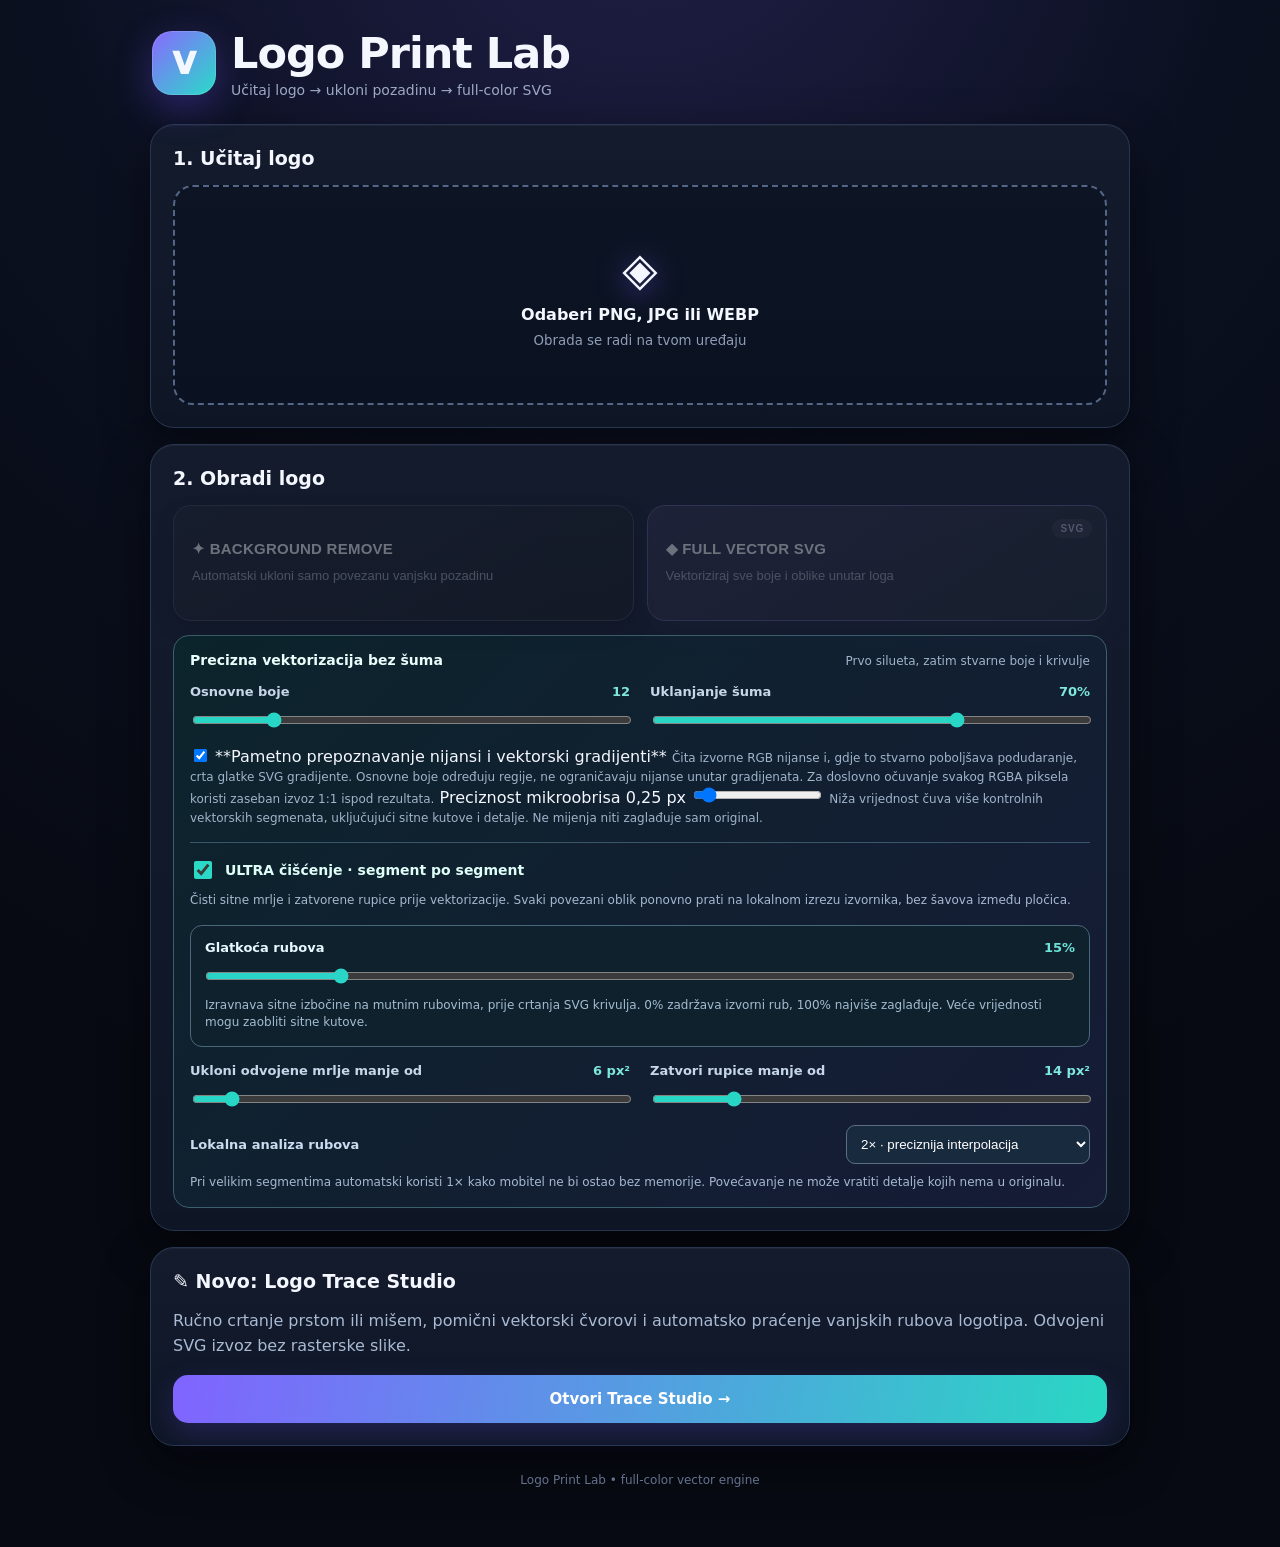
==== commit aa088ab4: "ui(fullvector): restore proven curve-first workflow with smart color gradients, micro precision and " ====
--- a/index.html
+++ b/index.html
@@ -1,16 +1,21 @@
-<!doctype html><html lang="hr"><head><meta charset="utf-8"><meta name="viewport" content="width=device-width,initial-scale=1"><title>Logo Print Lab</title><link rel="stylesheet" href="style.css?v=vector14"></head><body><main class="app"><header><div class="cube">V</div><div><h1>Logo Print Lab</h1><p>Učitaj logo → ukloni pozadinu → full-color SVG</p></div></header><section class="card"><h2>1. Učitaj logo</h2><label class="drop" id="drop"><input id="imageInput" type="file" accept="image/png,image/jpeg,image/webp"><span>◈</span><strong>Odaberi PNG, JPG ili WEBP</strong><small>Obrada se radi na tvom uređaju</small></label><div id="previewWrap" class="preview hidden"><img id="preview" alt="Originalni logo"><button id="removeImage">Ukloni</button></div></section><section class="card"><h2>2. Obradi logo</h2><div class="twoActions"><button class="toolAction" id="removeBg" disabled><b>✦ BACKGROUND REMOVE</b><span>Automatski ukloni samo povezanu vanjsku pozadinu</span></button><button class="toolAction primaryTool" id="vectorize" disabled><b>◆ FULL VECTOR SVG</b><span>Vektoriziraj sve boje i oblike unutar loga</span></button></div><div class="vectorOptions">
+<!doctype html><html lang="hr"><head><meta charset="utf-8"><meta name="viewport" content="width=device-width,initial-scale=1"><title>Logo Print Lab</title><link rel="stylesheet" href="style.css?v=vector16"></head><body><main class="app"><header><div class="cube">V</div><div><h1>Logo Print Lab</h1><p>Učitaj logo → ukloni pozadinu → full-color SVG</p></div></header><section class="card"><h2>1. Učitaj logo</h2><label class="drop" id="drop"><input id="imageInput" type="file" accept="image/png,image/jpeg,image/webp"><span>◈</span><strong>Odaberi PNG, JPG ili WEBP</strong><small>Obrada se radi na tvom uređaju</small></label><div id="previewWrap" class="preview hidden"><img id="preview" alt="Originalni logo"><button id="removeImage">Ukloni</button></div></section><section class="card"><h2>2. Obradi logo</h2><div class="twoActions"><button class="toolAction" id="removeBg" disabled><b>✦ BACKGROUND REMOVE</b><span>Automatski ukloni samo povezanu vanjsku pozadinu</span></button><button class="toolAction primaryTool" id="vectorize" disabled><b>◆ FULL VECTOR SVG</b><span>Vektoriziraj sve boje i oblike unutar loga</span></button></div><div class="vectorOptions">
   <div class="optHeader"><strong>Precizna vektorizacija bez šuma</strong><small>Prvo silueta, zatim stvarne boje i krivulje</small></div>
   <div class="optGrid">
-    <label>Najviše boja <output id="vectorColorsLabel">12</output><input id="vectorColors" type="range" min="1" max="16" value="12"></label>
+    <label>Osnovne boje <output id="vectorColorsLabel">12</output><input id="vectorColors" type="range" min="1" max="64" value="12"></label>
     <label>Uklanjanje šuma <output id="noiseReductionLabel">70%</output><input id="noiseReduction" type="range" min="0" max="100" value="70" step="5"></label>
   </div>
-  <small>Jednobojan logo koristi samo jednu boju, bez obzira na ovaj maksimum. Za najvjernije rubove koristi prozirni PNG.</small>
+  <label class="smartShadesToggle"><input type="checkbox" id="smartShades" checked> **Pametno prepoznavanje nijansi i vektorski gradijenti**</label>
+  <small>Čita izvorne RGB nijanse i, gdje to stvarno poboljšava podudaranje, crta glatke SVG gradijente. Osnovne boje određuju regije, ne ograničavaju nijanse unutar gradijenata. Za doslovno očuvanje svakog RGBA piksela koristi zaseban izvoz 1:1 ispod rezultata.</small>
+  <label class="microTolerance">Preciznost mikroobrisa <output id="curveToleranceLabel">0,25 px</output>
+    <input type="range" id="curveTolerance" min="18" max="120" step="1" value="25">
+  </label>
+  <small>Niža vrijednost čuva više kontrolnih vektorskih segmenata, uključujući sitne kutove i detalje. Ne mijenja niti zaglađuje sam original.</small>
   <div class="cleanupConfig">
     <label class="cleanupToggle"><input type="checkbox" id="ultraCleanup" checked> <strong>ULTRA čišćenje · segment po segment</strong></label>
     <small>Čisti sitne mrlje i zatvorene rupice prije vektorizacije. Svaki povezani oblik ponovno prati na lokalnom izrezu izvornika, bez šavova između pločica.</small>
     <div class="edgeSmoothControls">
-      <label for="edgeSmoothness"><strong>Glatkoća rubova</strong> <output id="edgeSmoothnessLabel">65%</output></label>
-      <input id="edgeSmoothness" type="range" min="0" max="100" value="65" step="5">
+      <label for="edgeSmoothness"><strong>Glatkoća rubova</strong> <output id="edgeSmoothnessLabel">15%</output></label>
+      <input id="edgeSmoothness" type="range" min="0" max="100" value="15" step="5">
       <small>Izravnava sitne izbočine na mutnim rubovima, prije crtanja SVG krivulja. 0% zadržava izvorni rub, 100% najviše zaglađuje. Veće vrijednosti mogu zaobliti sitne kutove.</small>
     </div>
     <div class="optGrid">
@@ -60,4 +65,4 @@
     </div>
   </div>
 </section>
-<div class="actions"><button class="primary" id="downloadSvg">Preuzmi SVG</button><button class="primary" id="shareFullSvg" style="background:linear-gradient(100deg,#28546e,#187f78)">Spremi / podijeli SVG (mobitel)</button></div></section><section class="card"><h2>✎ Novo: Logo Trace Studio</h2><p style="color:#a9bad4;line-height:1.6">Ručno crtanje prstom ili mišem, pomični vektorski čvorovi i automatsko praćenje vanjskih rubova logotipa. Odvojeni SVG izvoz bez rasterske slike.</p><a class="primary" style="display:block;text-align:center;text-decoration:none" href="trace.html">Otvori Trace Studio →</a></section><footer>Logo Print Lab • full-color vector engine</footer></main><script src="trace-core.js?v=vector14"></script><script src="trace-fit.js?v=vector14"></script><script src="vector-cleanup.js?v=vector14"></script><script src="fullvector.js?v=vector14"></script><script src="vector-diff.js?v=vector14"></script><script src="vector-autotune.js?v=vector14"></script><script src="vector.js?v=vector14"></script></body></html>+<div class="actions"><button class="primary" id="downloadSvg">Preuzmi SVG</button><button id="exportAllShades" class="truecolorOptional" type="button" disabled>Izvezi baš svaku nijansu 1:1 (veliki SVG)</button><button class="primary" id="shareFullSvg" style="background:linear-gradient(100deg,#28546e,#187f78)">Spremi / podijeli SVG (mobitel)</button><p class="truecolorCaption">Dodatni 1:1 izvoz čuva svaku dekodiranu nijansu i prozirnost, ali njegovi su oblici izvedeni iz piksela i nisu zamjena za glatke Bézierove krivulje.</p></div></section><section class="card"><h2>✎ Novo: Logo Trace Studio</h2><p style="color:#a9bad4;line-height:1.6">Ručno crtanje prstom ili mišem, pomični vektorski čvorovi i automatsko praćenje vanjskih rubova logotipa. Odvojeni SVG izvoz bez rasterske slike.</p><a class="primary" style="display:block;text-align:center;text-decoration:none" href="trace.html">Otvori Trace Studio →</a></section><footer>Logo Print Lab • full-color vector engine</footer></main><script src="trace-core.js?v=vector16"></script><script src="trace-fit.js?v=vector16"></script><script src="vector-cleanup.js?v=vector16"></script><script src="fullvector.js?v=vector16"></script><script src="vector-smart-color.js?v=vector16"></script><script src="truecolor-vector.js?v=vector16"></script><script src="vector-diff.js?v=vector16"></script><script src="vector-autotune.js?v=vector16"></script><script src="vector.js?v=vector16"></script></body></html>
--- a/style.css
+++ b/style.css
@@ -58,18 +58,3 @@
 .diffZoomRow button{color:#eafffa;background:#214f64;border:1px solid #4c8da1;border-radius:9px;padding:10px 14px;min-height:42px;cursor:pointer}
 .diffGrid .checker{overflow:auto;max-height:370px;justify-content:flex-start;align-items:flex-start}
 .diffGrid .checker canvas{flex-shrink:0}
-
-/* TrueColor modes: all source colors, precise native-pixel SVG */
-.precisionModes{background:linear-gradient(120deg,#123c43,#13283a);border:1px solid #4a9e98;border-radius:13px;padding:15px;margin-bottom:17px}
-.precisionModes>label:first-child{display:block;color:#e7fffa;font-size:14px;margin-bottom:8px}
-.precisionModes select{display:block;width:100%;max-width:100%;min-height:44px;padding:10px 8px;background:#0f2335;color:#fff;border:1px solid #6eaaa9;border-radius:9px;font-size:13px;font-weight:750}
-.precisionModes small{display:block;color:#b8d4da;font-size:12px;line-height:1.55;margin-top:9px}
-.precisionNotice{margin:11px 0 0;color:#d1e4e3;font-size:12px;line-height:1.55}
-.retainBackground{display:flex;align-items:center;gap:9px;font-size:12px;margin-top:16px;color:#c6f2ed}
-.retainBackground input{width:18px;height:18px;accent-color:#36cbb6}
-.retainBackground input:disabled{opacity:.45}
-.preserveHint{margin-top:5px!important;color:#a6bdc8!important}
-
-.microScaleControl{display:block;margin-top:16px;color:#c2eef1;font-size:12px;font-weight:700}
-.microScaleControl select{margin-top:8px}
-.microScaleControl select:disabled{opacity:.45}
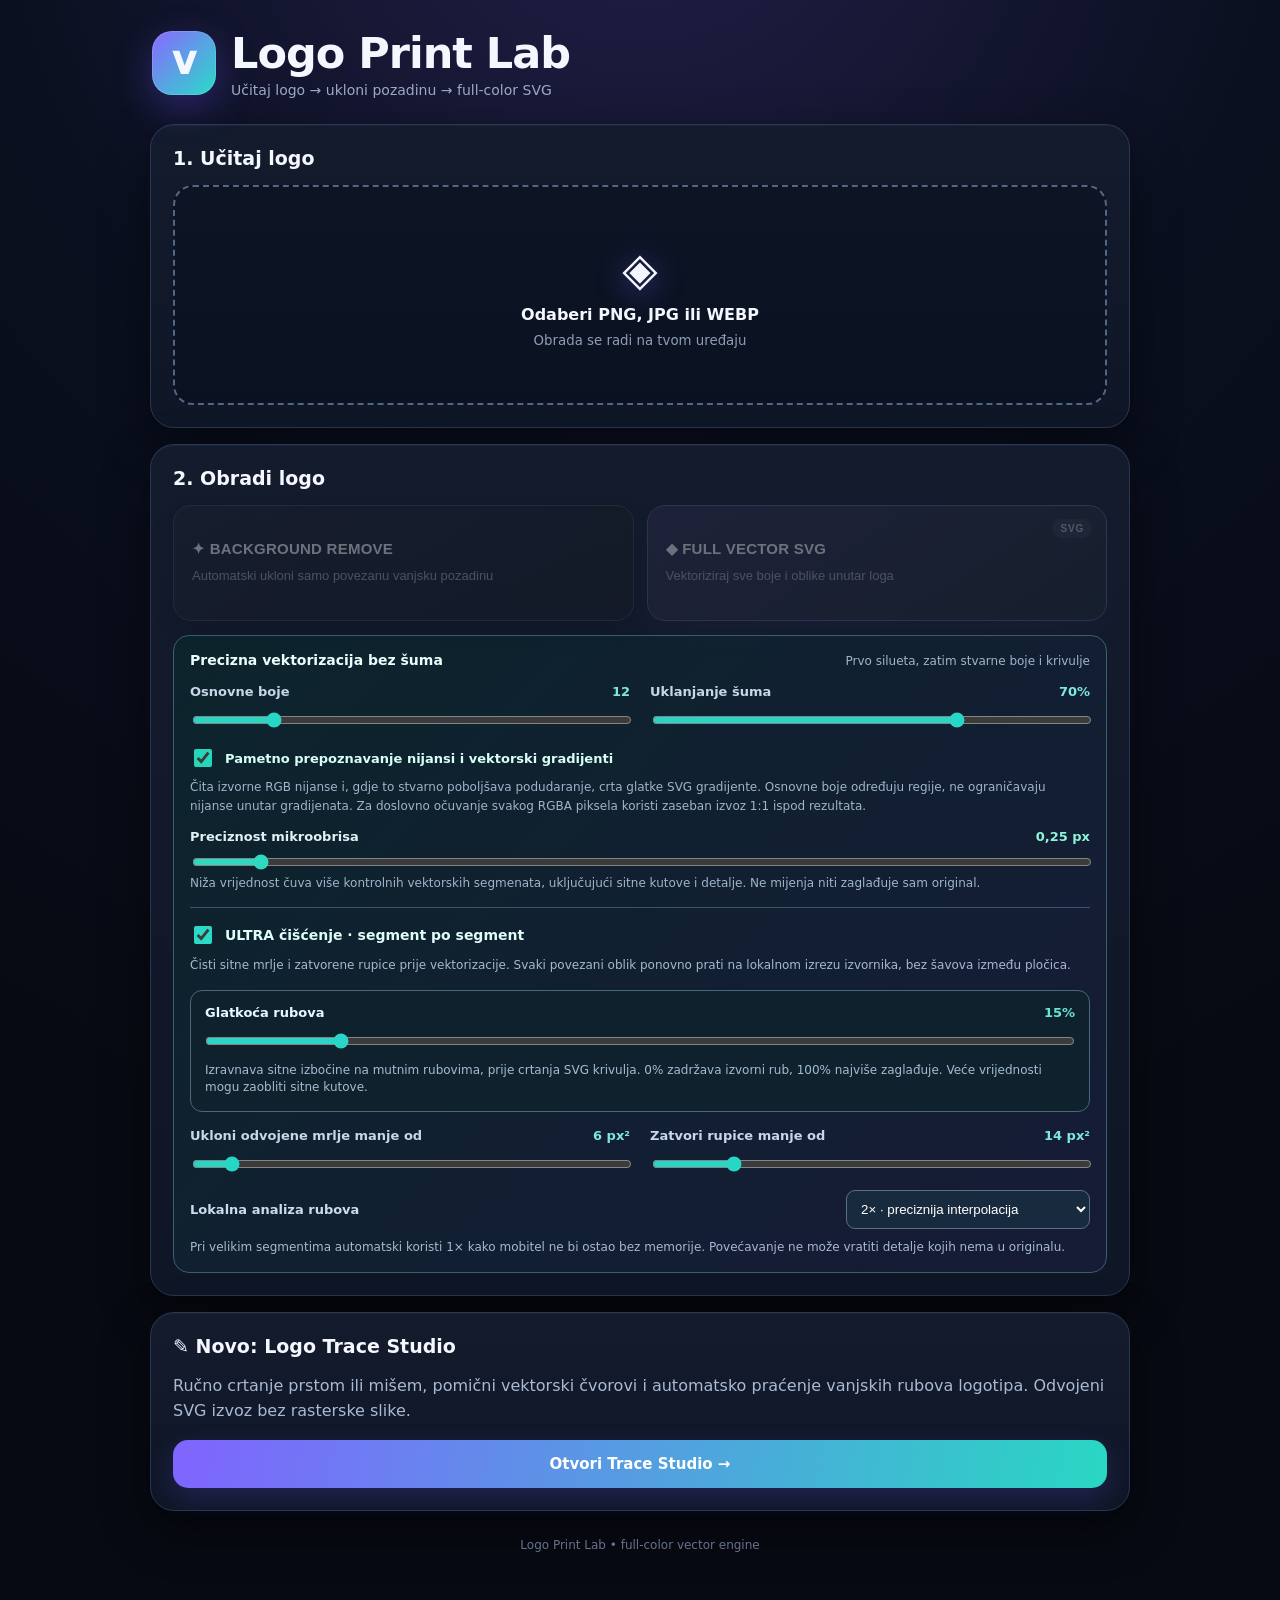
==== commit 84c23443: "fix(ui): display smart gradient toggle label normally without Markdown markers" ====
--- a/index.html
+++ b/index.html
@@ -4,7 +4,7 @@
     <label>Osnovne boje <output id="vectorColorsLabel">12</output><input id="vectorColors" type="range" min="1" max="64" value="12"></label>
     <label>Uklanjanje šuma <output id="noiseReductionLabel">70%</output><input id="noiseReduction" type="range" min="0" max="100" value="70" step="5"></label>
   </div>
-  <label class="smartShadesToggle"><input type="checkbox" id="smartShades" checked> **Pametno prepoznavanje nijansi i vektorski gradijenti**</label>
+  <label class="smartShadesToggle"><input type="checkbox" id="smartShades" checked> <strong>Pametno prepoznavanje nijansi i vektorski gradijenti</strong></label>
   <small>Čita izvorne RGB nijanse i, gdje to stvarno poboljšava podudaranje, crta glatke SVG gradijente. Osnovne boje određuju regije, ne ograničavaju nijanse unutar gradijenata. Za doslovno očuvanje svakog RGBA piksela koristi zaseban izvoz 1:1 ispod rezultata.</small>
   <label class="microTolerance">Preciznost mikroobrisa <output id="curveToleranceLabel">0,25 px</output>
     <input type="range" id="curveTolerance" min="18" max="120" step="1" value="25">
--- a/style.css
+++ b/style.css
@@ -58,3 +58,13 @@
 .diffZoomRow button{color:#eafffa;background:#214f64;border:1px solid #4c8da1;border-radius:9px;padding:10px 14px;min-height:42px;cursor:pointer}
 .diffGrid .checker{overflow:auto;max-height:370px;justify-content:flex-start;align-items:flex-start}
 .diffGrid .checker canvas{flex-shrink:0}
+
+/* Full Vector v16: precision and gradients stay within the familiar curve UI */
+.smartShadesToggle{display:flex;align-items:center;gap:10px;font-weight:750;font-size:13px;margin:14px 0 6px;color:#d6fff6}
+.smartShadesToggle input{width:18px;height:18px;accent-color:#26d6ba;flex-shrink:0}
+.microTolerance{display:block;color:#e0f2f5;font-size:13px;font-weight:700;margin-top:15px}
+.microTolerance output{float:right;color:#8df4da;font-weight:800}
+.microTolerance input{width:100%;display:block;margin-top:10px;accent-color:#2fd8be}
+.truecolorOptional{background:#123e50;color:#d1f6f0;border:1px solid #5a8696;border-radius:9px;padding:11px 13px;font-weight:750;min-height:42px;cursor:pointer}
+.truecolorOptional:disabled{opacity:.45;cursor:not-allowed}
+.truecolorCaption{font-size:12px;line-height:1.55;color:#afc1d4;margin:11px 0 0}
